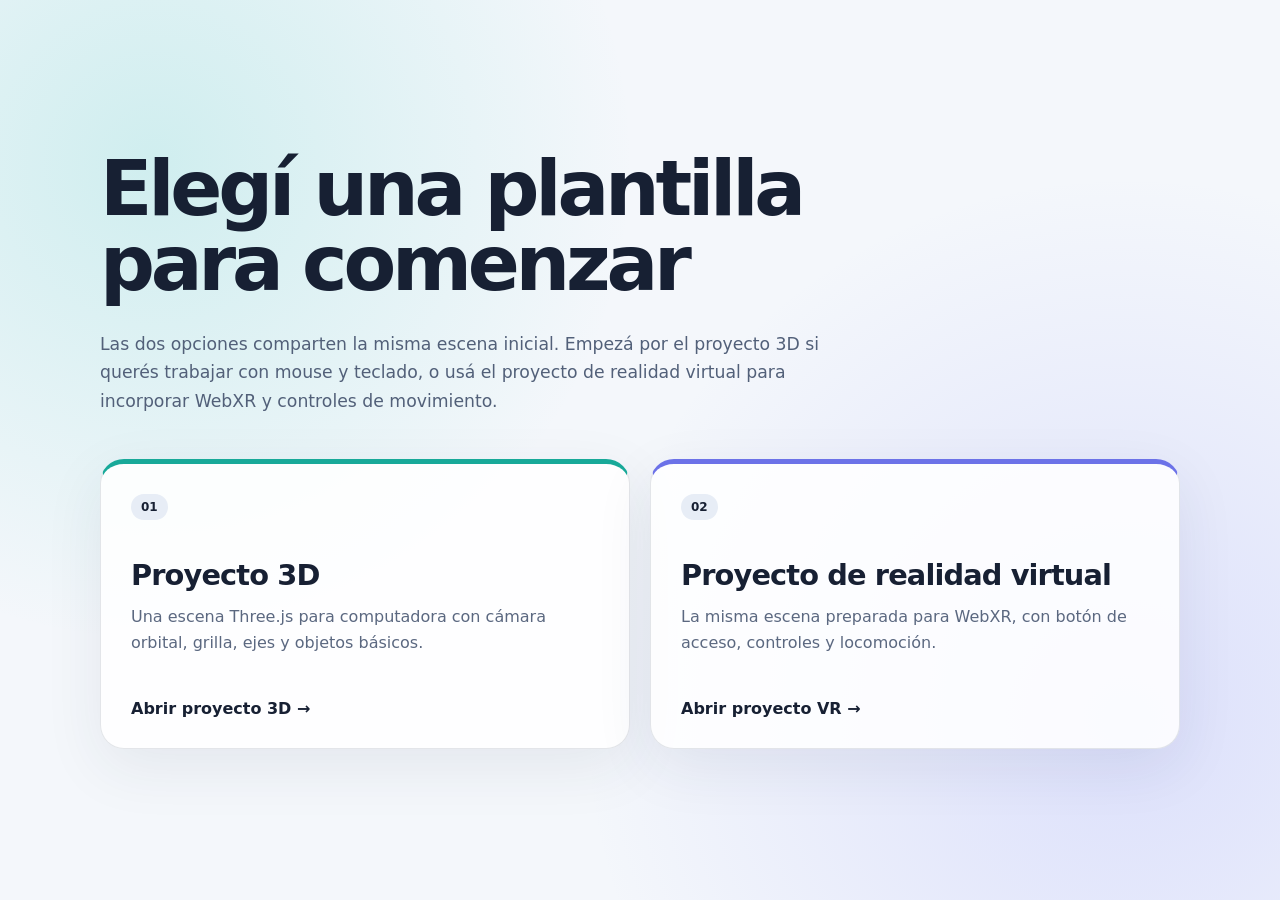
==== index.html @ 1040d242 "Add files via upload" ====
<!doctype html>
<html lang="es">
	<head>
		<meta charset="UTF-8" />
		<meta name="viewport" content="width=device-width, initial-scale=1.0" />
		<meta name="description" content="Plantilla para crear aplicaciones 3D y WebXR con Three.js." />
		<title>Plantilla de aplicaciones 3D y realidad virtual</title>
		<link rel="stylesheet" crossorigin href="./assets/styles-B_f9Kj9w.css">
	</head>
	<body class="landing-page">
		<main class="landing">
			<h1>Elegí una plantilla para comenzar</h1>
			<p class="intro">
				Las dos opciones comparten la misma escena inicial. Empezá por el proyecto 3D si querés trabajar con mouse y teclado, o usá el proyecto de realidad virtual para incorporar WebXR y controles de movimiento.
			</p>
			<section class="project-grid" aria-label="Plantillas disponibles">
				<a class="project-card card-3d" href="/3d.html">
					<span class="card-number">01</span>
					<h2>Proyecto 3D</h2>
					<p>Una escena Three.js para computadora con cámara orbital, grilla, ejes y objetos básicos.</p>
					<span class="card-action">Abrir proyecto 3D <span aria-hidden="true">→</span></span>
				</a>
				<a class="project-card card-vr" href="/vr.html">
					<span class="card-number">02</span>
					<h2>Proyecto de realidad virtual</h2>
					<p>La misma escena preparada para WebXR, con botón de acceso, controles y locomoción.</p>
					<span class="card-action">Abrir proyecto VR <span aria-hidden="true">→</span></span>
				</a>
			</section>
		</main>
	</body>
</html>
---- assets/styles-B_f9Kj9w.css ----
:root{color:#172033;font-synthesis:none;background:#eef3f8;font-family:Inter,ui-sans-serif,system-ui,-apple-system,BlinkMacSystemFont,Segoe UI,sans-serif}*{box-sizing:border-box}html,body{width:100%;min-height:100%;margin:0}body{overflow-x:hidden}a{color:inherit}.landing-page{background:radial-gradient(circle at 12% 18%,#4ecdc438,#0000 30rem),radial-gradient(circle at 88% 80%,#7c83fd33,#0000 34rem),#f4f7fb;place-items:center;min-height:100vh;display:grid}.landing{width:min(1080px,100% - 40px);padding:64px 0}.eyebrow,.scene-label{letter-spacing:.16em;text-transform:uppercase;color:#52627d;margin:0 0 8px;font-size:.74rem;font-weight:800}.landing h1{letter-spacing:-.055em;max-width:720px;margin:0;font-size:clamp(2.5rem,6vw,5.2rem);line-height:.98}.intro{color:#526079;max-width:720px;margin:28px 0 44px;font-size:1.08rem;line-height:1.65}.project-grid{grid-template-columns:repeat(2,minmax(0,1fr));gap:20px;display:grid}.project-card{background:#ffffffdb;border:1px solid #23314c1f;border-radius:24px;flex-direction:column;min-height:290px;padding:30px;text-decoration:none;transition:transform .18s,box-shadow .18s;display:flex;box-shadow:0 18px 60px #23314c14}.project-card:hover,.project-card:focus-visible{outline:none;transform:translateY(-5px);box-shadow:0 24px 70px #23314c24}.project-card h2{letter-spacing:-.03em;margin:38px 0 12px;font-size:1.8rem}.project-card p{color:#5b6880;margin:0;line-height:1.6}.card-number{background:#e7edf6;border-radius:99px;align-self:flex-start;padding:6px 10px;font-size:.75rem;font-weight:800}.card-action{margin-top:auto;padding-top:28px;font-weight:750}.card-3d{border-top:5px solid #18a999}.card-vr{border-top:5px solid #6c72e8}.scene-page{background:#172033;height:100vh;overflow:hidden}#scene-container{position:absolute;inset:0}#scene-container canvas{width:100%;height:100%;display:block}.scene-toolbar{z-index:5;-webkit-backdrop-filter:blur(14px);backdrop-filter:blur(14px);background:#ffffffdb;border:1px solid #ffffff9e;border-radius:18px;align-items:center;gap:18px;padding:14px 18px;display:flex;position:fixed;top:18px;left:18px;right:18px;box-shadow:0 12px 34px #17203329}.scene-toolbar h1{margin:0;font-size:1rem}.scene-toolbar .scene-label{margin-bottom:2px;font-size:.6rem}.back-link{color:#fff;background:#172033;border-radius:10px;padding:9px 12px;font-size:.86rem;font-weight:700;text-decoration:none}.audio-btn{color:#fff;cursor:pointer;background:#172033;border:1px solid #17203333;border-radius:10px;align-items:center;gap:8px;padding:8px 14px;font-size:.86rem;font-weight:700;transition:background .16s,transform .12s,border-color .16s;display:inline-flex}.audio-btn:hover{background:#2b3952;transform:translateY(-1px)}.audio-btn.is-active{color:#fff;background:#18a999;border-color:#158b7e;box-shadow:0 4px 12px #18a99947}.audio-btn .audio-icon{font-size:1.05rem;line-height:1}.roof-btn{color:#fff;cursor:pointer;background:#172033;border:1px solid #17203333;border-radius:10px;align-items:center;gap:8px;padding:8px 14px;font-size:.86rem;font-weight:700;transition:background .16s,transform .12s,border-color .16s;display:inline-flex}.roof-btn:hover{background:#2b3952;transform:translateY(-1px)}.roof-btn.is-removed{color:#fff;background:#5a667d;border-color:#434d61;box-shadow:0 4px 12px #5a667d47}.roof-btn .roof-icon{font-size:1.05rem;line-height:1}.scene-help{color:#526079;margin:0 0 0 auto;font-size:.82rem}#xr-button-container{z-index:8;justify-content:center;display:flex;position:fixed;bottom:24px;left:0;right:0}#xr-button-container button{color:#fff;cursor:pointer;background:#172033;border:0;border-radius:99px;min-width:170px;margin:0;padding:13px 20px;font:750 .95rem/1 system-ui,sans-serif;position:static;bottom:auto;right:auto;box-shadow:0 12px 32px #17203347}#xr-button-container button:disabled{cursor:not-allowed;background:#69758a}@media (width<=720px){.landing{padding:42px 0}.project-grid{grid-template-columns:1fr}.project-card{min-height:245px}.scene-toolbar{align-items:flex-start}.scene-help{display:none}}
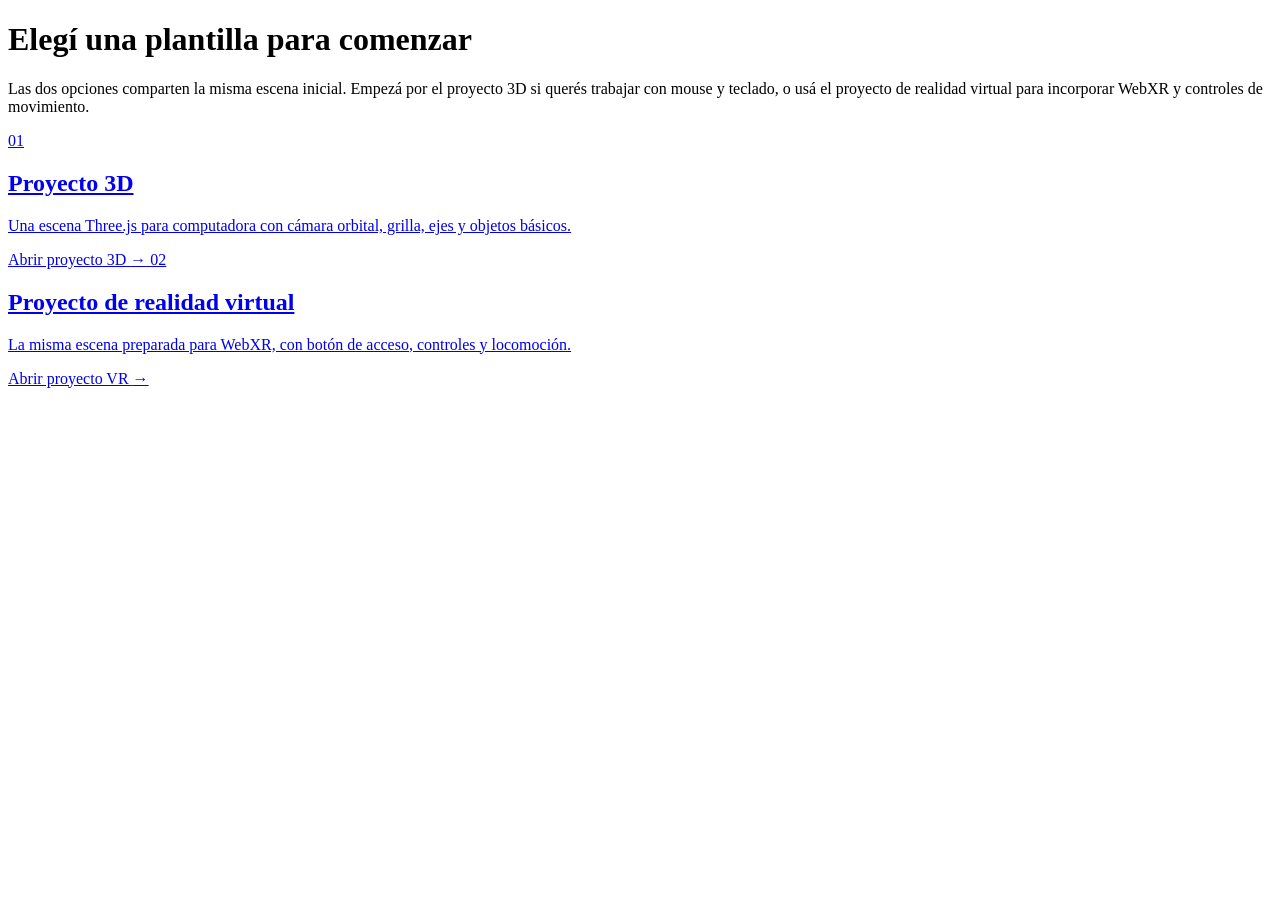
==== commit 67189d2f: "Add files via upload" ====
--- a/index.html
+++ b/index.html
@@ -5,7 +5,7 @@
 		<meta name="viewport" content="width=device-width, initial-scale=1.0" />
 		<meta name="description" content="Plantilla para crear aplicaciones 3D y WebXR con Three.js." />
 		<title>Plantilla de aplicaciones 3D y realidad virtual</title>
-		<link rel="stylesheet" crossorigin href="./assets/styles-B_f9Kj9w.css">
+		<link rel="stylesheet" crossorigin href="/quarry-bank-mill/assets/styles-B_f9Kj9w.css">
 	</head>
 	<body class="landing-page">
 		<main class="landing">
@@ -14,13 +14,13 @@
 				Las dos opciones comparten la misma escena inicial. Empezá por el proyecto 3D si querés trabajar con mouse y teclado, o usá el proyecto de realidad virtual para incorporar WebXR y controles de movimiento.
 			</p>
 			<section class="project-grid" aria-label="Plantillas disponibles">
-				<a class="project-card card-3d" href="/3d.html">
+				<a class="project-card card-3d" href="./3d.html">
 					<span class="card-number">01</span>
 					<h2>Proyecto 3D</h2>
 					<p>Una escena Three.js para computadora con cámara orbital, grilla, ejes y objetos básicos.</p>
 					<span class="card-action">Abrir proyecto 3D <span aria-hidden="true">→</span></span>
 				</a>
-				<a class="project-card card-vr" href="/vr.html">
+				<a class="project-card card-vr" href="./vr.html">
 					<span class="card-number">02</span>
 					<h2>Proyecto de realidad virtual</h2>
 					<p>La misma escena preparada para WebXR, con botón de acceso, controles y locomoción.</p>
